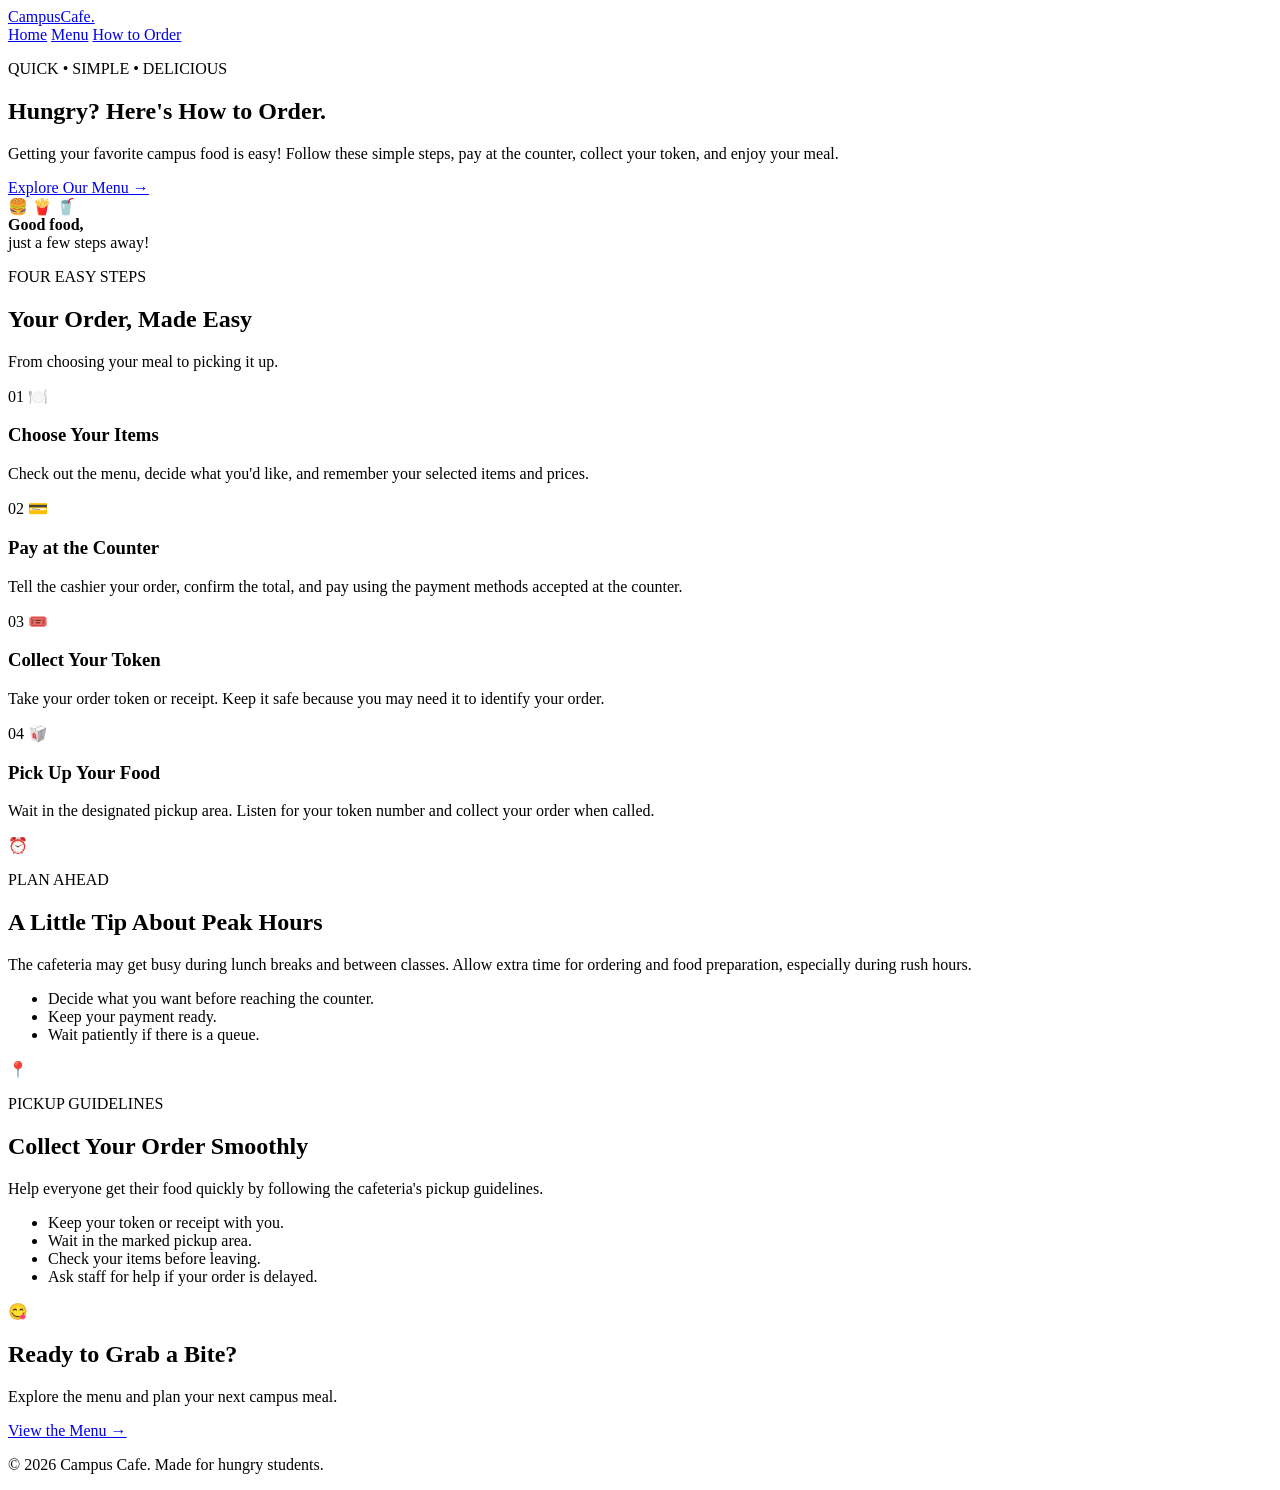
==== src/order.html @ 51e889c2 "Added base code for order.html" ====
<!DOCTYPE html>
<html lang="en">
<head>
    <meta charset="UTF-8">
    <meta name="viewport" content="width=device-width, initial-scale=1.0">
    <title>How to Order | Campus Cafe</title>
    <link rel="stylesheet" href="../styles/style.css">
</head>
<body>

    <header class="order-header">
        <nav class="order-nav">
            <a href="index.html" class="order-logo">Campus<span>Cafe.</span></a>

            <div class="order-nav-links">
                <a href="index.html">Home</a>
                <a href="menu.html">Menu</a>
                <a href="order.html" class="active">How to Order</a>
            </div>
        </nav>
    </header>

    <main>
        <section class="order-hero">
            <div class="order-hero-content">
                <p class="order-label">QUICK • SIMPLE • DELICIOUS</p>
                <h1>Hungry? Here's <span>How to Order.</span></h1>
                <p>
                    Getting your favorite campus food is easy!
                    Follow these simple steps, pay at the counter,
                    collect your token, and enjoy your meal.
                </p>
                <a href="menu.html" class="order-btn">Explore Our Menu &rarr;</a>
            </div>

            <div class="order-hero-icon" aria-hidden="true">
                <span>🍔</span>
                <span>🍟</span>
                <span>🥤</span>
                <div class="order-hero-note">
                    <strong>Good food,</strong>
                    <br>just a few steps away!
                </div>
            </div>
        </section>

        <section class="order-steps section-container">
            <div class="section-heading">
                <p class="order-label">FOUR EASY STEPS</p>
                <h2>Your Order, Made Easy</h2>
                <p>From choosing your meal to picking it up.</p>
            </div>

            <div class="order-steps-grid">
                <article class="order-step-card">
                    <div class="step-top">
                        <span class="step-number">01</span>
                        <span class="step-icon">🍽️</span>
                    </div>
                    <h3>Choose Your Items</h3>
                    <p>
                        Check out the menu, decide what you'd like,
                        and remember your selected items and prices.
                    </p>
                </article>

                <article class="order-step-card">
                    <div class="step-top">
                        <span class="step-number">02</span>
                        <span class="step-icon">💳</span>
                    </div>
                    <h3>Pay at the Counter</h3>
                    <p>
                        Tell the cashier your order, confirm the total,
                        and pay using the payment methods accepted at the counter.
                    </p>
                </article>

                <article class="order-step-card">
                    <div class="step-top">
                        <span class="step-number">03</span>
                        <span class="step-icon">🎟️</span>
                    </div>
                    <h3>Collect Your Token</h3>
                    <p>
                        Take your order token or receipt. Keep it safe
                        because you may need it to identify your order.
                    </p>
                </article>

                <article class="order-step-card">
                    <div class="step-top">
                        <span class="step-number">04</span>
                        <span class="step-icon">🥡</span>
                    </div>
                    <h3>Pick Up Your Food</h3>
                    <p>
                        Wait in the designated pickup area. Listen for
                        your token number and collect your order when called.
                    </p>
                </article>
            </div>
        </section>

        <section class="order-info-section">
            <div class="section-container order-info-grid">

                <article class="order-info-card peak-card">
                    <div class="info-icon">⏰</div>
                    <p class="order-label">PLAN AHEAD</p>
                    <h2>A Little Tip About Peak Hours</h2>
                    <p>
                        The cafeteria may get busy during lunch breaks
                        and between classes. Allow extra time for ordering
                        and food preparation, especially during rush hours.
                    </p>
                    <ul>
                        <li>Decide what you want before reaching the counter.</li>
                        <li>Keep your payment ready.</li>
                        <li>Wait patiently if there is a queue.</li>
                    </ul>
                </article>

                <article class="order-info-card pickup-card">
                    <div class="info-icon">📍</div>
                    <p class="order-label">PICKUP GUIDELINES</p>
                    <h2>Collect Your Order Smoothly</h2>
                    <p>
                        Help everyone get their food quickly by following
                        the cafeteria's pickup guidelines.
                    </p>
                    <ul>
                        <li>Keep your token or receipt with you.</li>
                        <li>Wait in the marked pickup area.</li>
                        <li>Check your items before leaving.</li>
                        <li>Ask staff for help if your order is delayed.</li>
                    </ul>
                </article>

            </div>
        </section>

        <section class="order-bottom-cta">
            <div class="order-bottom-content">
                <span class="cta-emoji">😋</span>
                <h2>Ready to Grab a Bite?</h2>
                <p>Explore the menu and plan your next campus meal.</p>
                <a href="menu.html" class="order-btn">View the Menu &rarr;</a>
            </div>
        </section>
    </main>

    <footer class="order-footer">
        <p>&copy; 2026 Campus Cafe. Made for hungry students.</p>
    </footer>

</body>
</html>
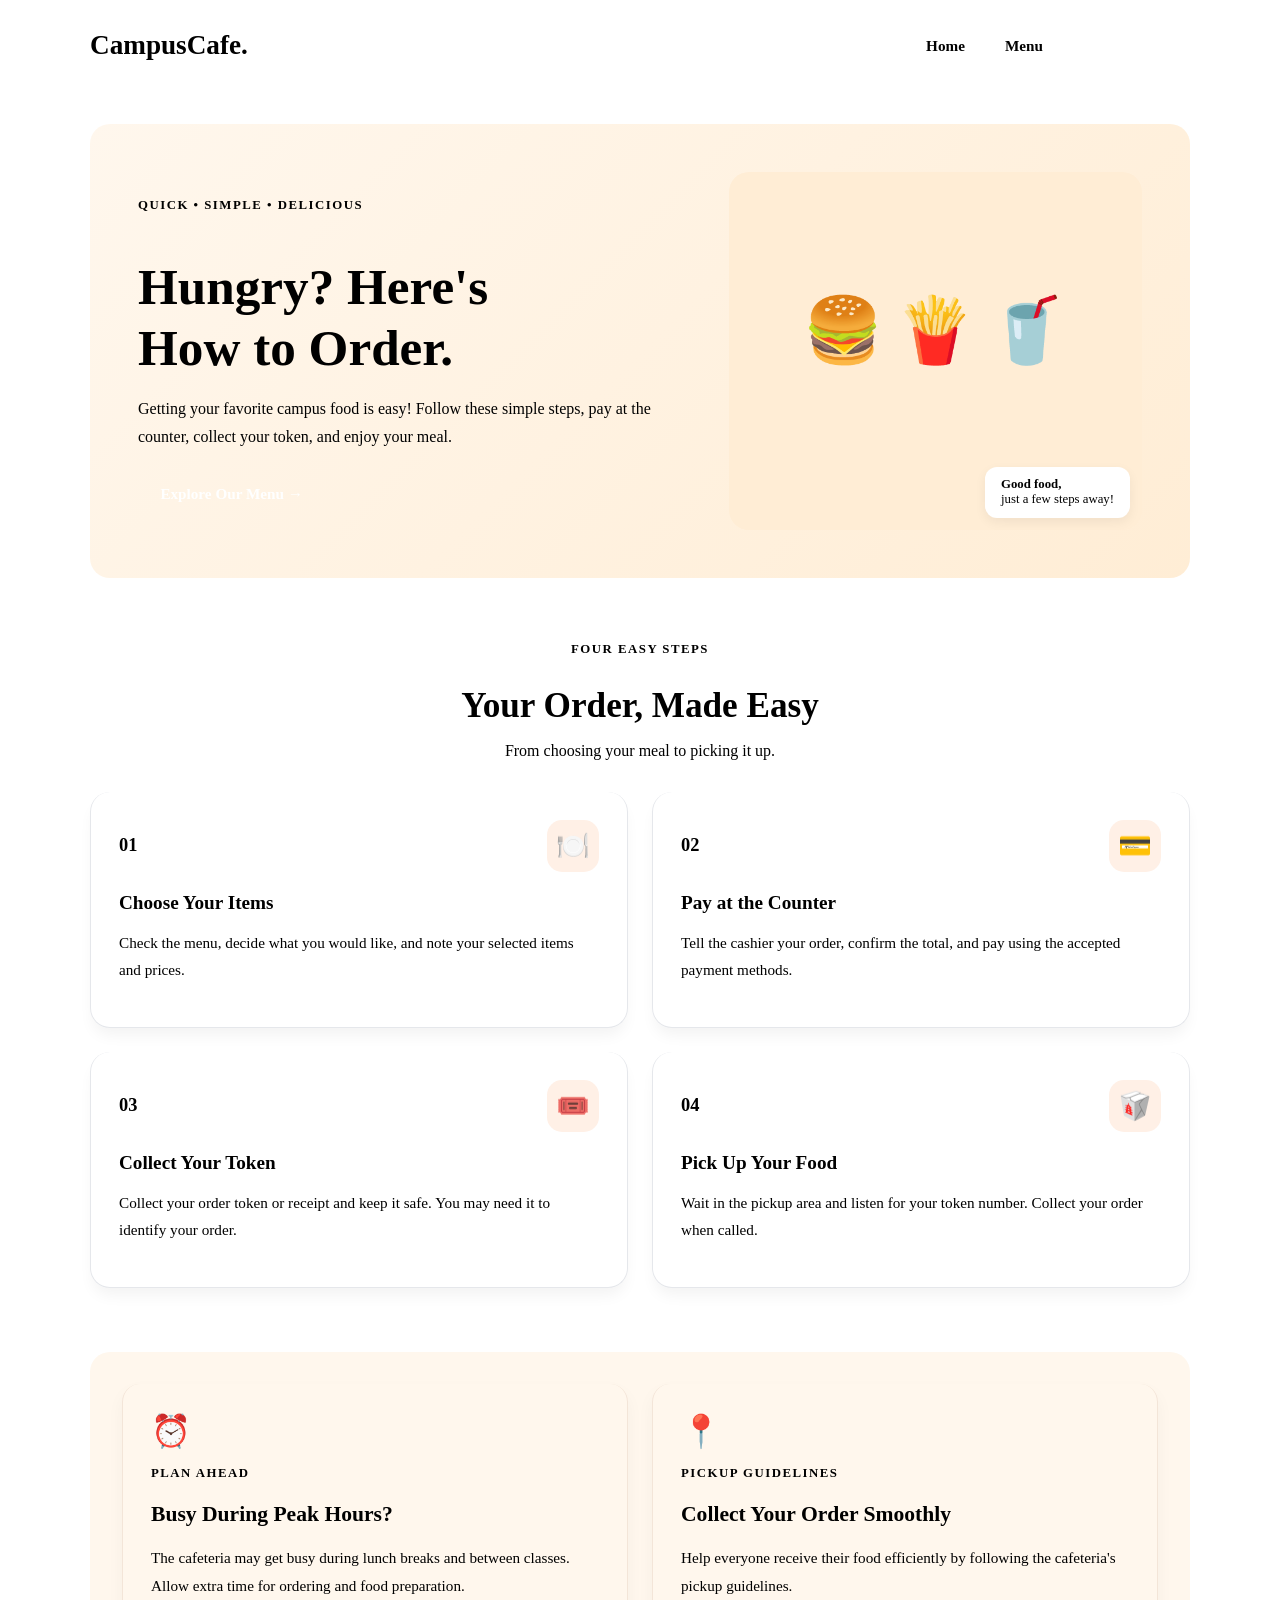
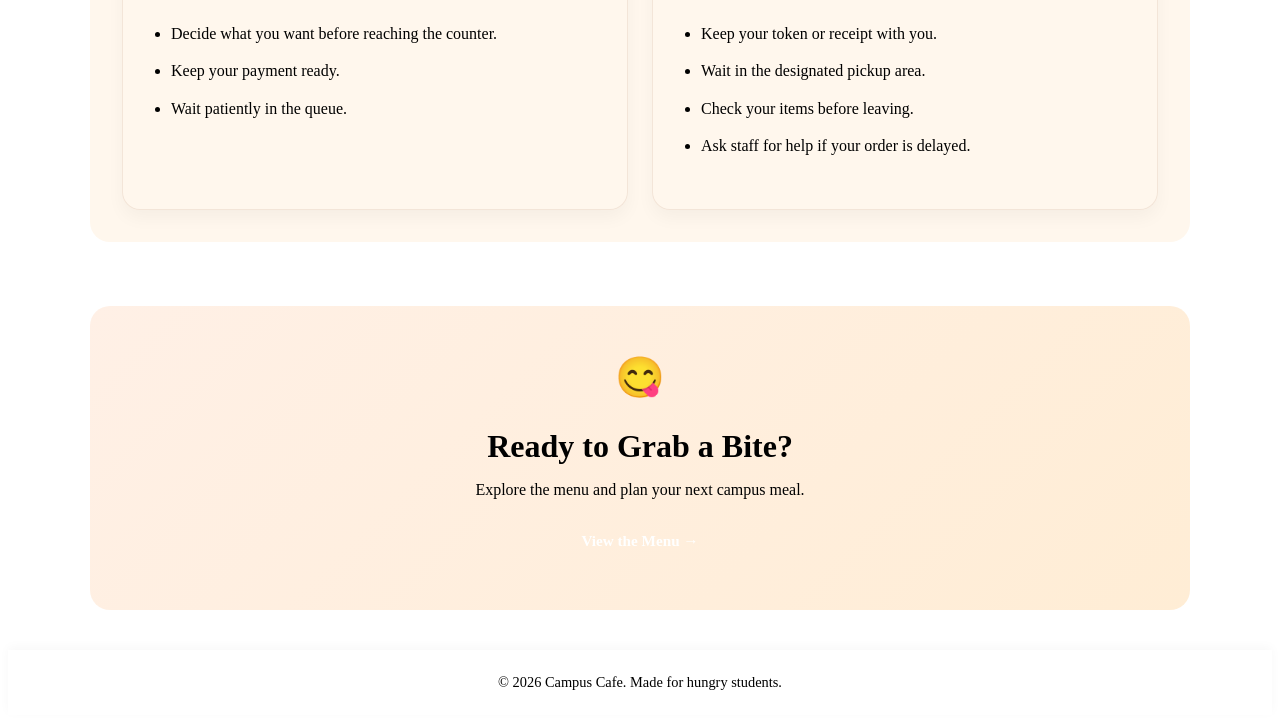
==== commit 364d705b: "made changes to order.html and added stylesheet code" ====
--- a/src/order.html
+++ b/src/order.html
@@ -4,135 +4,168 @@
 <head>
     <meta charset="UTF-8">
     <meta name="viewport" content="width=device-width, initial-scale=1.0">
+    <meta name="description" content="Learn how to order food at Campus Cafe, from choosing your meal to collecting your order token.">
     <title>How to Order | Campus Cafe</title>
     <link rel="stylesheet" href="../styles/style.css">
 </head>
-<body>
 
+<body class="order-page">
+
+    <!-- Header and Navigation -->
     <header class="order-header">
-        <nav class="order-nav">
-            <a href="index.html" class="order-logo">Campus<span>Cafe.</span></a>
+        <nav class="order-nav" aria-label="Main navigation">
+            <a href="index.html" class="order-logo">
+                Campus<span>Cafe.</span>
+            </a>
 
             <div class="order-nav-links">
                 <a href="index.html">Home</a>
                 <a href="menu.html">Menu</a>
-                <a href="order.html" class="active">How to Order</a>
+                <a href="order.html" class="active" aria-current="page">
+                    How to Order
+                </a>
             </div>
         </nav>
     </header>
 
-    <main>
+    <main class="order-main">
+
+        <!-- Hero Section -->
         <section class="order-hero">
             <div class="order-hero-content">
                 <p class="order-label">QUICK • SIMPLE • DELICIOUS</p>
-                <h1>Hungry? Here's <span>How to Order.</span></h1>
-                <p>
+
+                <h1>
+                    Hungry? Here's
+                    <span>How to Order.</span>
+                </h1>
+
+                <p class="order-hero-description">
                     Getting your favorite campus food is easy!
                     Follow these simple steps, pay at the counter,
                     collect your token, and enjoy your meal.
                 </p>
-                <a href="menu.html" class="order-btn">Explore Our Menu &rarr;</a>
+
+                <a href="menu.html" class="order-btn">
+                    Explore Our Menu &rarr;
+                </a>
             </div>
 
-            <div class="order-hero-icon" aria-hidden="true">
-                <span>🍔</span>
-                <span>🍟</span>
-                <span>🥤</span>
+            <div class="order-hero-icon" aria-label="Burger, fries, and drink">
+                <span aria-hidden="true">🍔</span>
+                <span aria-hidden="true">🍟</span>
+                <span aria-hidden="true">🥤</span>
+
                 <div class="order-hero-note">
                     <strong>Good food,</strong>
-                    <br>just a few steps away!
+                    <br>
+                    just a few steps away!
                 </div>
             </div>
         </section>
 
-        <section class="order-steps section-container">
-            <div class="section-heading">
+        <!-- Ordering Steps -->
+        <section class="order-steps">
+            <div class="order-section-heading">
                 <p class="order-label">FOUR EASY STEPS</p>
                 <h2>Your Order, Made Easy</h2>
                 <p>From choosing your meal to picking it up.</p>
             </div>
 
             <div class="order-steps-grid">
+
                 <article class="order-step-card">
-                    <div class="step-top">
-                        <span class="step-number">01</span>
-                        <span class="step-icon">🍽️</span>
+                    <div class="order-step-top">
+                        <span class="order-step-number">01</span>
+                        <span class="order-step-icon" aria-hidden="true">🍽️</span>
                     </div>
+
                     <h3>Choose Your Items</h3>
                     <p>
-                        Check out the menu, decide what you'd like,
-                        and remember your selected items and prices.
+                        Check the menu, decide what you would like,
+                        and note your selected items and prices.
                     </p>
                 </article>
 
                 <article class="order-step-card">
-                    <div class="step-top">
-                        <span class="step-number">02</span>
-                        <span class="step-icon">💳</span>
+                    <div class="order-step-top">
+                        <span class="order-step-number">02</span>
+                        <span class="order-step-icon" aria-hidden="true">💳</span>
                     </div>
+
                     <h3>Pay at the Counter</h3>
                     <p>
                         Tell the cashier your order, confirm the total,
-                        and pay using the payment methods accepted at the counter.
+                        and pay using the accepted payment methods.
                     </p>
                 </article>
 
                 <article class="order-step-card">
-                    <div class="step-top">
-                        <span class="step-number">03</span>
-                        <span class="step-icon">🎟️</span>
+                    <div class="order-step-top">
+                        <span class="order-step-number">03</span>
+                        <span class="order-step-icon" aria-hidden="true">🎟️</span>
                     </div>
+
                     <h3>Collect Your Token</h3>
                     <p>
-                        Take your order token or receipt. Keep it safe
-                        because you may need it to identify your order.
+                        Collect your order token or receipt and keep it
+                        safe. You may need it to identify your order.
                     </p>
                 </article>
 
                 <article class="order-step-card">
-                    <div class="step-top">
-                        <span class="step-number">04</span>
-                        <span class="step-icon">🥡</span>
+                    <div class="order-step-top">
+                        <span class="order-step-number">04</span>
+                        <span class="order-step-icon" aria-hidden="true">🥡</span>
                     </div>
+
                     <h3>Pick Up Your Food</h3>
                     <p>
-                        Wait in the designated pickup area. Listen for
-                        your token number and collect your order when called.
+                        Wait in the pickup area and listen for your
+                        token number. Collect your order when called.
                     </p>
                 </article>
+
             </div>
         </section>
 
-        <section class="order-info-section">
-            <div class="section-container order-info-grid">
+        <!-- Peak Hours and Pickup Guidelines -->
+        <section class="order-guidelines">
+            <div class="order-guidelines-grid">
 
-                <article class="order-info-card peak-card">
-                    <div class="info-icon">⏰</div>
+                <article class="order-info-card">
+                    <div class="order-info-icon" aria-hidden="true">⏰</div>
+
                     <p class="order-label">PLAN AHEAD</p>
-                    <h2>A Little Tip About Peak Hours</h2>
+                    <h2>Busy During Peak Hours?</h2>
+
                     <p>
                         The cafeteria may get busy during lunch breaks
                         and between classes. Allow extra time for ordering
-                        and food preparation, especially during rush hours.
+                        and food preparation.
                     </p>
+
                     <ul>
                         <li>Decide what you want before reaching the counter.</li>
                         <li>Keep your payment ready.</li>
-                        <li>Wait patiently if there is a queue.</li>
+                        <li>Wait patiently in the queue.</li>
                     </ul>
                 </article>
 
-                <article class="order-info-card pickup-card">
-                    <div class="info-icon">📍</div>
+                <article class="order-info-card">
+                    <div class="order-info-icon" aria-hidden="true">📍</div>
+
                     <p class="order-label">PICKUP GUIDELINES</p>
                     <h2>Collect Your Order Smoothly</h2>
+
                     <p>
-                        Help everyone get their food quickly by following
-                        the cafeteria's pickup guidelines.
+                        Help everyone receive their food efficiently
+                        by following the cafeteria's pickup guidelines.
                     </p>
+
                     <ul>
                         <li>Keep your token or receipt with you.</li>
-                        <li>Wait in the marked pickup area.</li>
+                        <li>Wait in the designated pickup area.</li>
                         <li>Check your items before leaving.</li>
                         <li>Ask staff for help if your order is delayed.</li>
                     </ul>
@@ -141,16 +174,22 @@
             </div>
         </section>
 
-        <section class="order-bottom-cta">
-            <div class="order-bottom-content">
-                <span class="cta-emoji">😋</span>
-                <h2>Ready to Grab a Bite?</h2>
-                <p>Explore the menu and plan your next campus meal.</p>
-                <a href="menu.html" class="order-btn">View the Menu &rarr;</a>
-            </div>
+        <!-- Call to Action -->
+        <section class="order-cta">
+            <span class="order-cta-emoji" aria-hidden="true">😋</span>
+
+            <h2>Ready to Grab a Bite?</h2>
+
+            <p>Explore the menu and plan your next campus meal.</p>
+
+            <a href="menu.html" class="order-btn">
+                View the Menu &rarr;
+            </a>
         </section>
+
     </main>
 
+    <!-- Footer -->
     <footer class="order-footer">
         <p>&copy; 2026 Campus Cafe. Made for hungry students.</p>
     </footer>
--- a/styles/style.css
+++ b/styles/style.css
@@ -0,0 +1,436 @@
+
+/* ==========================================
+   HOW TO ORDER PAGE - MEMBER 3
+========================================== */
+
+/* Main page layout */
+.order-page {
+    min-height: 100vh;
+}
+
+.order-page .order-main {
+    display: block;
+    width: 100%;
+    max-width: 1100px;
+    margin: 2.5rem auto;
+    padding: 0 1.5rem;
+}
+
+/* Header and navigation */
+.order-page .order-header {
+    padding: 1.25rem 1rem;
+}
+
+.order-page .order-nav {
+    max-width: 1100px;
+    margin: 0 auto;
+    display: flex;
+    align-items: center;
+    justify-content: space-between;
+    gap: 1.5rem;
+}
+
+.order-page .order-logo {
+    color: var(--text-primary);
+    text-decoration: none;
+    font-size: 1.7rem;
+    font-weight: 700;
+    white-space: nowrap;
+}
+
+.order-page .order-logo span {
+    color: var(--accent);
+    -webkit-text-fill-color: var(--accent);
+}
+
+.order-page .order-nav-links {
+    display: flex;
+    align-items: center;
+    justify-content: center;
+    gap: 0.5rem;
+}
+
+.order-page .order-nav-links a {
+    color: var(--text-secondary);
+    text-decoration: none;
+    font-size: 0.95rem;
+    font-weight: 600;
+    padding: 0.55rem 1rem;
+    border-radius: 20px;
+    transition: background-color 0.25s ease, color 0.25s ease;
+}
+
+.order-page .order-nav-links a:hover,
+.order-page .order-nav-links a.active {
+    color: #ffffff;
+    background-color: var(--accent);
+}
+
+/* Hero section */
+.order-page .order-hero {
+    display: grid;
+    grid-template-columns: 1.15fr 0.85fr;
+    align-items: center;
+    gap: 2rem;
+    padding: 3rem;
+    margin-bottom: 4rem;
+    background: linear-gradient(135deg, #fff7ed, #ffedd5);
+    border-top: 5px solid var(--accent);
+    border-radius: 20px;
+}
+
+.order-page .order-hero-content {
+    min-width: 0;
+}
+
+.order-page .order-label {
+    color: var(--accent);
+    font-size: 0.8rem;
+    font-weight: 700;
+    letter-spacing: 1.5px;
+    margin-bottom: 0.75rem;
+}
+
+.order-page .order-hero h1 {
+    color: var(--text-primary);
+    font-size: clamp(2rem, 4vw, 3.2rem);
+    line-height: 1.2;
+    margin-bottom: 1rem;
+}
+
+.order-page .order-hero h1 span {
+    display: block;
+    color: var(--accent);
+    -webkit-text-fill-color: var(--accent);
+}
+
+.order-page .order-hero-description {
+    color: var(--text-secondary);
+    font-size: 1rem;
+    line-height: 1.8;
+    margin-bottom: 1.25rem;
+}
+
+.order-page .order-btn {
+    display: inline-block;
+    padding: 0.8rem 1.4rem;
+    background-color: var(--accent);
+    color: #ffffff;
+    text-decoration: none;
+    font-size: 0.95rem;
+    font-weight: 600;
+    border-radius: 25px;
+    transition: background-color 0.25s ease, transform 0.25s ease;
+}
+
+.order-page .order-btn:hover {
+    background-color: var(--accent-hover);
+    transform: translateY(-3px);
+}
+
+/* Hero illustrations */
+.order-page .order-hero-icon {
+    position: relative;
+    min-width: 0;
+    min-height: 270px;
+    display: flex;
+    align-items: center;
+    justify-content: center;
+    flex-wrap: wrap;
+    gap: 0.75rem;
+    padding: 1.5rem 1rem 4rem;
+    background-color: #ffedd5;
+    border-radius: 20px;
+    overflow: hidden;
+}
+
+.order-page .order-hero-icon > span {
+    font-size: clamp(2.5rem, 5vw, 4rem);
+}
+
+.order-page .order-hero-note {
+    position: absolute;
+    right: 12px;
+    bottom: 12px;
+    padding: 0.65rem 1rem;
+    color: var(--text-primary);
+    background-color: #ffffff;
+    border-radius: 12px;
+    box-shadow: 0 4px 12px rgba(0, 0, 0, 0.06);
+    font-size: 0.8rem;
+}
+
+/* Ordering steps section */
+.order-page .order-steps {
+    margin-bottom: 4rem;
+}
+
+.order-page .order-section-heading {
+    text-align: center;
+    margin-bottom: 2rem;
+}
+
+.order-page .order-section-heading h2 {
+    color: var(--text-primary);
+    font-size: clamp(1.7rem, 3vw, 2.2rem);
+    margin-bottom: 0.5rem;
+}
+
+.order-page .order-section-heading > p:last-child {
+    color: var(--text-secondary);
+}
+
+.order-page .order-steps-grid {
+    display: grid;
+    grid-template-columns: repeat(2, minmax(0, 1fr));
+    gap: 1.5rem;
+}
+
+.order-page .order-step-card {
+    min-width: 0;
+    padding: 1.75rem;
+    background-color: var(--bg-card);
+    border: 1px solid #e5e7eb;
+    border-top: 5px solid var(--accent);
+    border-radius: 20px;
+    box-shadow: 0 10px 15px -3px rgba(0, 0, 0, 0.05);
+    transition: transform 0.25s ease, box-shadow 0.25s ease;
+}
+
+.order-page .order-step-card:hover {
+    transform: translateY(-5px);
+    box-shadow: 0 15px 25px rgba(0, 0, 0, 0.08);
+}
+
+.order-page .order-step-top {
+    display: flex;
+    align-items: center;
+    justify-content: space-between;
+    gap: 1rem;
+    margin-bottom: 1.25rem;
+}
+
+.order-page .order-step-number {
+    color: var(--accent);
+    font-size: 1.15rem;
+    font-weight: 700;
+}
+
+.order-page .order-step-icon {
+    display: inline-flex;
+    align-items: center;
+    justify-content: center;
+    width: 52px;
+    height: 52px;
+    flex-shrink: 0;
+    background-color: #fff0e6;
+    border-radius: 15px;
+    font-size: 1.7rem;
+}
+
+.order-page .order-step-card h3 {
+    color: var(--text-primary);
+    font-size: 1.2rem;
+    margin-bottom: 0.65rem;
+}
+
+.order-page .order-step-card p {
+    color: var(--text-secondary);
+    font-size: 0.95rem;
+    line-height: 1.8;
+}
+
+/* Guidelines section */
+.order-page .order-guidelines {
+    margin-bottom: 4rem;
+    padding: 2rem;
+    background-color: #fff7ed;
+    border-radius: 20px;
+}
+
+.order-page .order-guidelines-grid {
+    display: grid;
+    grid-template-columns: repeat(2, minmax(0, 1fr));
+    gap: 1.5rem;
+}
+
+.order-page .order-info-card {
+    min-width: 0;
+    padding: 1.75rem;
+    background-color: var(--bg-card);
+    border: 1px solid #f3e5d8;
+    border-top: 5px solid var(--accent);
+    border-radius: 18px;
+    box-shadow: 0 8px 18px rgba(0, 0, 0, 0.04);
+}
+
+.order-page .order-info-icon {
+    margin-bottom: 1rem;
+    font-size: 2rem;
+}
+
+.order-page .order-info-card h2 {
+    color: var(--text-primary);
+    font-size: 1.35rem;
+    line-height: 1.4;
+    margin-bottom: 0.85rem;
+}
+
+.order-page .order-info-card > p:not(.order-label) {
+    color: var(--text-secondary);
+    font-size: 0.95rem;
+    line-height: 1.8;
+}
+
+.order-page .order-info-card ul {
+    padding-left: 1.25rem;
+    margin-top: 1rem;
+}
+
+.order-page .order-info-card li {
+    color: var(--text-secondary);
+    padding: 0.35rem 0;
+    line-height: 1.65;
+}
+
+/* Bottom call to action */
+.order-page .order-cta {
+    padding: 3rem 1.5rem;
+    margin-bottom: 2rem;
+    text-align: center;
+    background: linear-gradient(135deg, #fff0e6, #ffedd5);
+    border-top: 5px solid var(--accent);
+    border-radius: 20px;
+}
+
+.order-page .order-cta-emoji {
+    display: block;
+    margin-bottom: 0.75rem;
+    font-size: 2.5rem;
+}
+
+.order-page .order-cta h2 {
+    color: var(--text-primary);
+    font-size: clamp(1.6rem, 3vw, 2rem);
+    margin-bottom: 0.75rem;
+}
+
+.order-page .order-cta p {
+    color: var(--text-secondary);
+    margin-bottom: 1.25rem;
+}
+
+/* Footer */
+.order-page .order-footer {
+    padding: 1.5rem 1rem;
+    color: var(--text-secondary);
+    background-color: var(--bg-card);
+    text-align: center;
+    font-size: 0.9rem;
+    box-shadow: 0 -3px 10px rgba(0, 0, 0, 0.03);
+}
+
+.order-page .order-footer p {
+    margin: 0;
+}
+
+/* Tablet responsiveness */
+@media (max-width: 768px) {
+    .order-page .order-main {
+        margin: 1.5rem auto;
+        padding: 0 1rem;
+    }
+
+    .order-page .order-nav {
+        flex-direction: column;
+        gap: 0.75rem;
+    }
+
+    .order-page .order-nav-links {
+        flex-wrap: wrap;
+        gap: 0.25rem;
+    }
+
+    .order-page .order-hero {
+        grid-template-columns: 1fr;
+        padding: 2rem;
+        margin-bottom: 3rem;
+    }
+
+    .order-page .order-hero-icon {
+        min-height: 200px;
+    }
+
+    .order-page .order-steps-grid,
+    .order-page .order-guidelines-grid {
+        grid-template-columns: repeat(2, minmax(0, 1fr));
+    }
+
+    .order-page .order-guidelines {
+        padding: 1.25rem;
+    }
+}
+
+/* Mobile responsiveness */
+@media (max-width: 480px) {
+    .order-page .order-main {
+        padding: 0 0.85rem;
+    }
+
+    .order-page .order-header {
+        padding: 1rem 0.5rem;
+    }
+
+    .order-page .order-logo {
+        font-size: 1.5rem;
+    }
+
+    .order-page .order-nav-links a {
+        padding: 0.5rem 0.65rem;
+        font-size: 0.85rem;
+    }
+
+    .order-page .order-hero {
+        padding: 1.5rem 1.15rem;
+        border-radius: 15px;
+    }
+
+    .order-page .order-hero h1 {
+        font-size: 1.9rem;
+    }
+
+    .order-page .order-hero-icon {
+        min-height: 165px;
+        gap: 0.5rem;
+        padding: 1rem 0.5rem 3.5rem;
+    }
+
+    .order-page .order-hero-icon > span {
+        font-size: 2.4rem;
+    }
+
+    .order-page .order-hero-note {
+        right: 8px;
+        bottom: 8px;
+        padding: 0.45rem 0.7rem;
+        font-size: 0.72rem;
+    }
+
+    .order-page .order-steps-grid,
+    .order-page .order-guidelines-grid {
+        grid-template-columns: 1fr;
+    }
+
+    .order-page .order-step-card,
+    .order-page .order-info-card {
+        padding: 1.25rem;
+    }
+
+    .order-page .order-guidelines {
+        padding: 1rem;
+    }
+
+    .order-page .order-cta {
+        padding: 2.25rem 1rem;
+    }
+}
